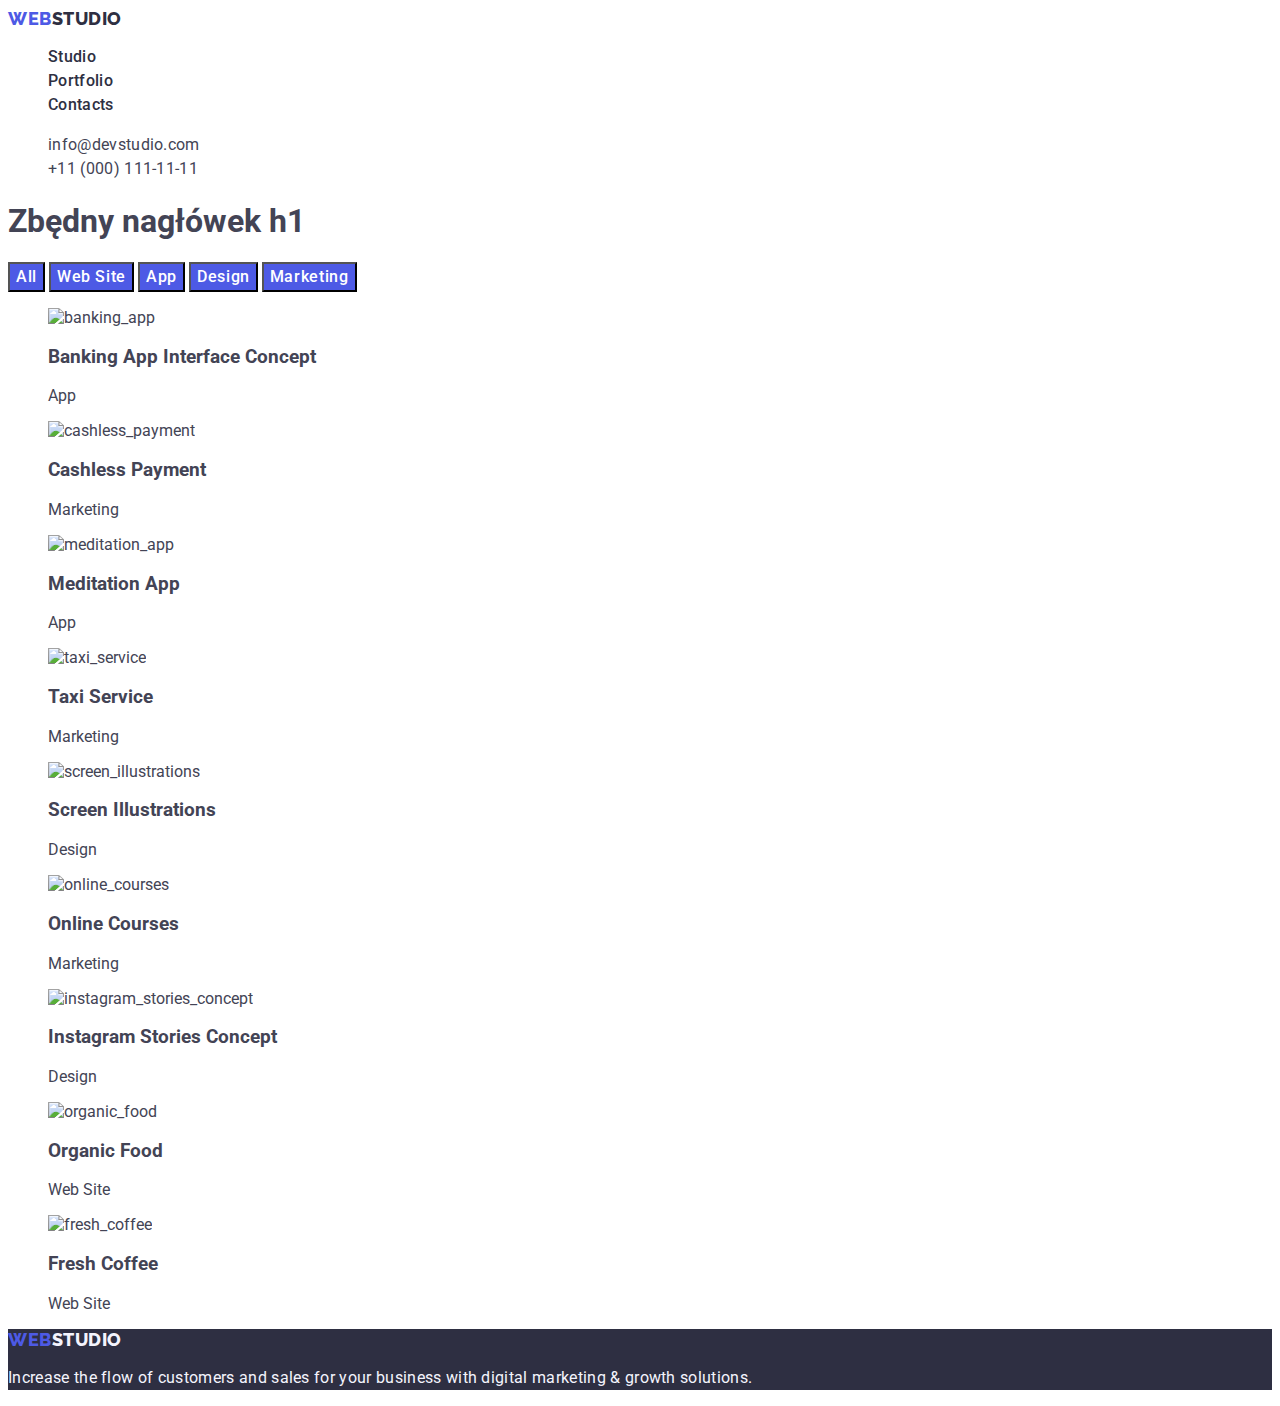
==== portfolio.html @ d4a58807 "commit" ====
<!DOCTYPE html>
<html lang="en">
  <head>
    <meta charset="UTF-8" />
    <meta name="viewport" content="width=device-width, initial-scale=1.0" />
    <title>Document</title>
    <link rel="preconnect" href="https://fonts.googleapis.com" />
    <link rel="preconnect" href="https://fonts.gstatic.com" crossorigin />
    <link
      href="https://fonts.googleapis.com/css2?family=Raleway:wght@800&family=Roboto:wght@400;500;700;900&display=swap"
      rel="stylesheet"
    />
    <link rel="stylesheet" href="./css/styles.css" />
  </head>
  <body>
    <header>
      <nav>
        <a href="./index.html" class="link logo"
          >Web<span class="logo_studio_top">Studio</span></a
        >
        <ul class="list">
          <li><a href="./index.html" class="link nav">Studio</a></li>
          <li><a href="./portfolio.html" class="link nav">Portfolio</a></li>
          <li><a href="" class="link nav">Contacts</a></li>
        </ul>
      </nav>
      <address class="link address">
        <ul class="list">
          <li>
            <a href="mailto:info@devstudio.com" class="link address"
              >info@devstudio.com</a
            >
          </li>
          <li>
            <a href="tel:+110001111111" class="link address"
              >+11 (000) 111-11-11</a
            >
          </li>
        </ul>
      </address>
    </header>
    <main>
      <section>
        <h1>Zbędny nagłówek h1</h1>
        <button type="button" class="button">All</button>
        <button type="button" class="button">Web Site</button>
        <button type="button" class="button">App</button>
        <button type="button" class="button">Design</button>
        <button type="button" class="button">Marketing</button>
        <ul class="list">
          <li>
            <img
              src="./images/banking_app.jpg"
              alt="banking_app"
              width="360"
              height="300"
            />
            <h3>Banking App Interface Concept</h3>
            <p>App</p>
          </li>
          <li>
            <img
              src="./images/cashless_payment.jpg"
              alt="cashless_payment"
              width="360"
              height="300"
            />
            <h3>Cashless Payment</h3>
            <p>Marketing</p>
          </li>
          <li>
            <img
              src="./images/meditation_app.jpg"
              alt="meditation_app"
              width="360"
              height="300"
            />
            <h3>Meditation App</h3>
            <p>App</p>
          </li>
        </ul>
        <ul class="list">
          <li>
            <img
              src="./images/taxi_service.jpg"
              alt="taxi_service"
              width="360"
              height="300"
            />
            <h3>Taxi Service</h3>
            <p>Marketing</p>
          </li>
          <li>
            <img
              src="./images/screen_illustrations.jpg"
              alt="screen_illustrations"
              width="360"
              height="300"
            />
            <h3>Screen Illustrations</h3>
            <p>Design</p>
          </li>
          <li>
            <img
              src="./images/online_courses.jpg"
              alt="online_courses"
              width="360"
              height="300"
            />
            <h3>Online Courses</h3>
            <p>Marketing</p>
          </li>
        </ul>
        <ul class="list">
          <li>
            <img
              src="./images/instagram_stories_concept.jpg"
              alt="instagram_stories_concept"
              width="360"
              height="300"
            />
            <h3>Instagram Stories Concept</h3>
            <p>Design</p>
          </li>
          <li>
            <img
              src="./images/organic_food.jpg"
              alt="organic_food"
              width="360"
              height="300"
            />
            <h3>Organic Food</h3>
            <p>Web Site</p>
          </li>
          <li>
            <div class="project-card">
              <img
                src="./images/fresh_coffee.jpg"
                alt="fresh_coffee"
                width="360"
                height="300"
              />
              <h3>Fresh Coffee</h3>
              <p>Web Site</p>
            </div>
          </li>
        </ul>
      </section>
    </main>
    <footer class="footer">
      <a href="./index.html" class="link logo"
        >Web<span class="logo_studio_bottom">Studio</span></a
      >
      <p class="footer_p">
        Increase the flow of customers and sales for your business with digital
        marketing & growth solutions.
      </p>
    </footer>
  </body>
</html>
---- css/styles.css ----
:root {
    --brand-font: 'Roboto', sans-serif;
    --brand-color: #434455;
    --logo-color1: #4d5ae5;
    --logo-color2: #2e2f42;
    --background-color: #ffffff;
    --HoverFocus-color: #404bbf;
    --section-background-color: #F4F4FD;
}
body {
    font-family: var(--brand-font);
    background-color: var(--background-color);
    color: var(--brand-color);
}
a {
    cursor: pointer;
}
a.logo {
    font-family: 'Raleway', sans-serif;
    text-transform: uppercase;
    font-size: 18px;
    font-weight: 800;
    line-height: 1.17;
    letter-spacing: 0.03em;
    color: var(--logo-color1);
}
span.logo_studio_top {
    color: var(--logo-color2);
}
.link {
    text-decoration: none;
}
.list {
    list-style: none;
}
.link.nav {
        color: var(--logo-color2);
        font-size: 16px;
        font-weight: 500;
        line-height: 24px;
        letter-spacing: 0.02em;
}
.link.nav:hover {
    color: var(--HoverFocus-color);
}
.link.nav:focus {
    color: var(--HoverFocus-color);
}
.link.address {
    text-decoration: none;
    font-style: normal;
    line-height: 1.5;
    letter-spacing: 0.02em;
    color: var(--brand-color);
}
.link.address:hover {
    color: var(--HoverFocus-color);
}
.link.address:focus {
    color: var(--HoverFocus-color);   
}
.hero_image {
    background-color: var(--logo-color2);
}
.hero_image_header {
    text-align: center;
    font-size: 56px;
    font-weight: 700;
    line-height: 1.07;
    letter-spacing: 0.02em;
    color: var(--background-color)
}
.button {
    font-family: 'Roboto', sans-serif;
    background-color: var(--logo-color1);
    color: var(--background-color);
    font-size: 16px;
    font-weight: 500;
    line-height: 24px;
    letter-spacing: 0.04em;
    cursor: pointer;
}
.button:hover {
    background-color: var(--HoverFocus-color);
}
.button:focus {
    background-color: var(--HoverFocus-color);
}
h3.section_values {
    color: var(--logo-color2);
    font-size: 20px;
    font-weight: 500;
    line-height: 1.2;
    letter-spacing: 0.02em;
}
p.section_values {
    font-size: 16px;
    line-height: 1.5;
    letter-spacing: 0.02em;
}
h2.section_what-are-we-doing {
    color: var(--logo-color2);
    font-size: 36px;
    line-height: 1.11;
    letter-spacing: 0.02em;
    text-align: center;
    text-transform: capitalize;
}
h2.section_our-team {
    color: var(--logo-color2);
    font-size: 36px;
    line-height: 1.11;
    letter-spacing: 0.02em;
    text-align: center;
    text-transform: capitalize;
}
h3.section_our-team {
    color: var(--logo-color2);
    font-size: 20px;
    font-weight: 500;
    line-height: 1.2;
    letter-spacing: 0.02em;
}
p.section_our-team {
    font-size: 16px;
    line-height: 1.5;
    letter-spacing: 0.02em;
}
.section_our-team {
    background-color: var(--section-background-color);
}
ul [section_our-team] {
    background-color: var(--background-color);
}
.footer {
    background-color: var(--logo-color2);
}
span.logo_studio_bottom {
    color: var(--section-background-color);
    text-decoration: none;
}
p.footer_p {
    font-family: 'Roboto';
    font-size: 16px;
    font-weight: 400;
    line-height: 1.5;
    letter-spacing: 0.02em;
    color: var(--section-background-color);
}
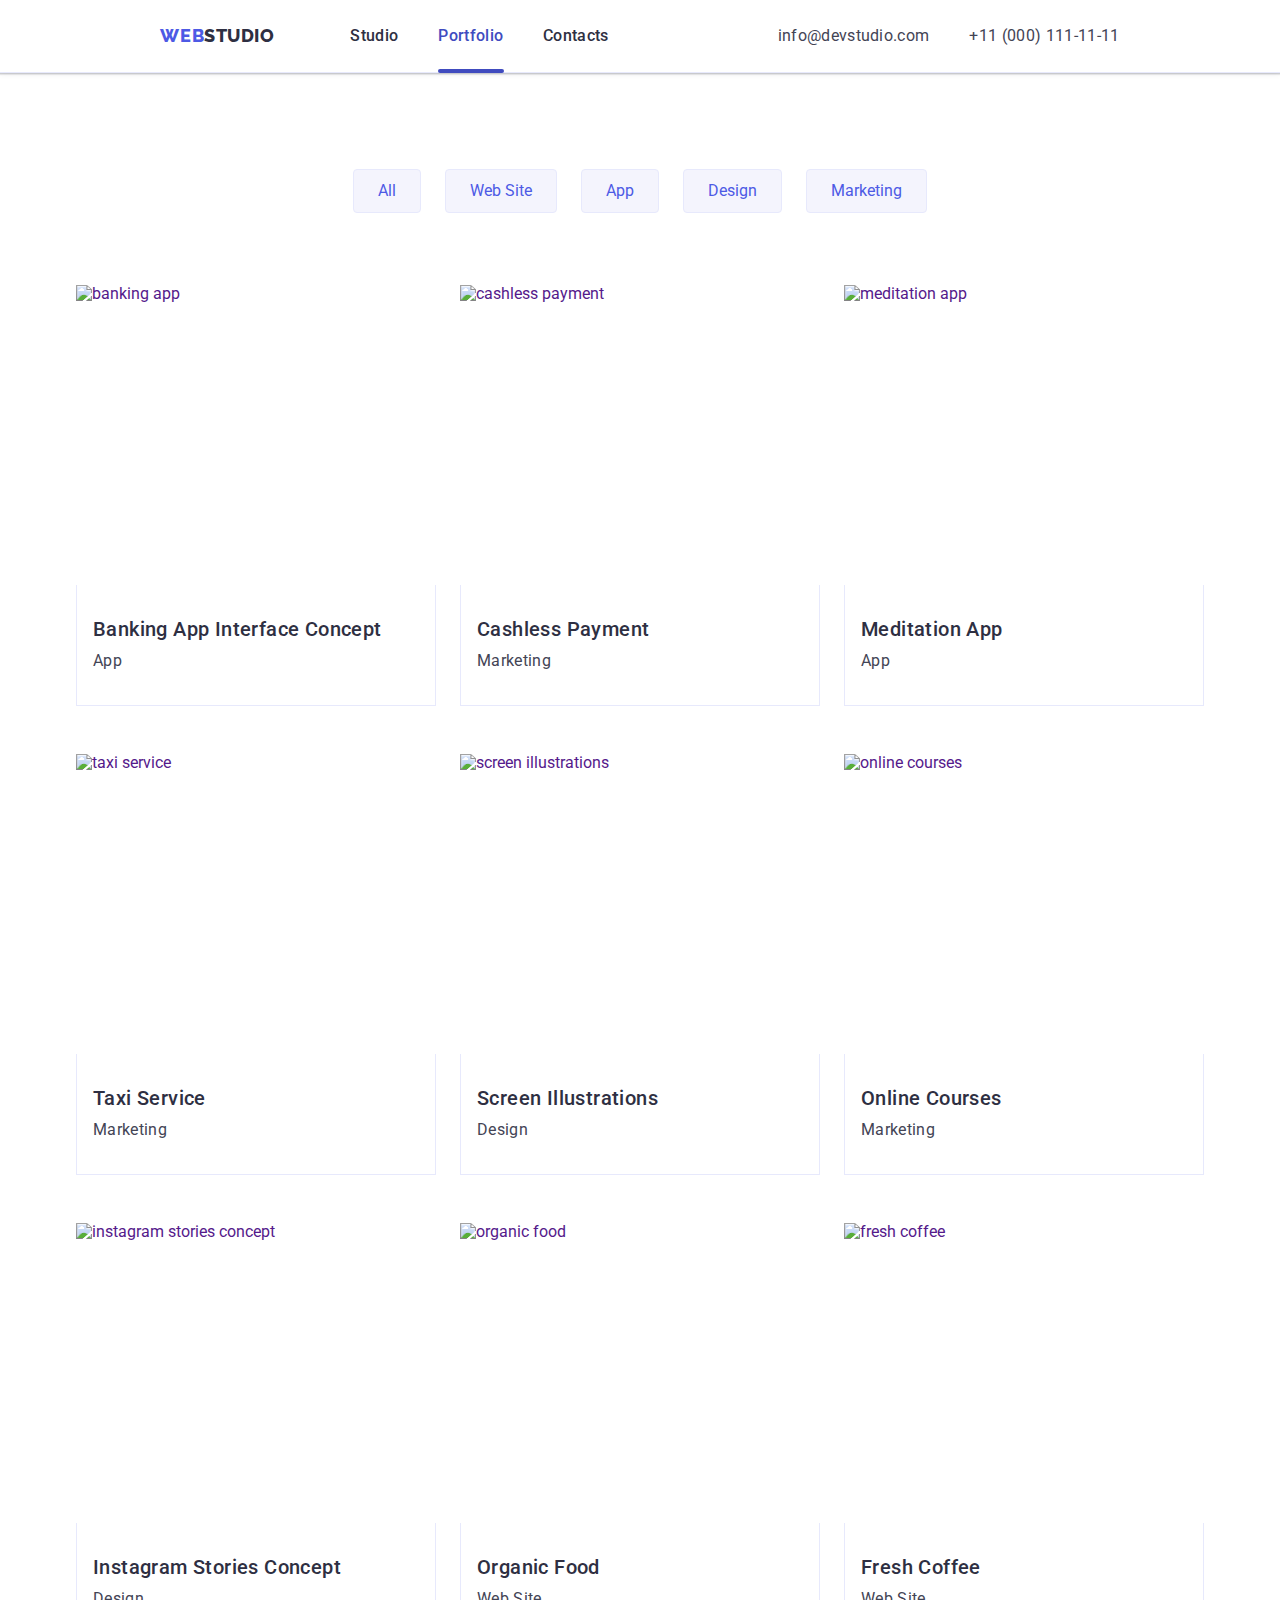
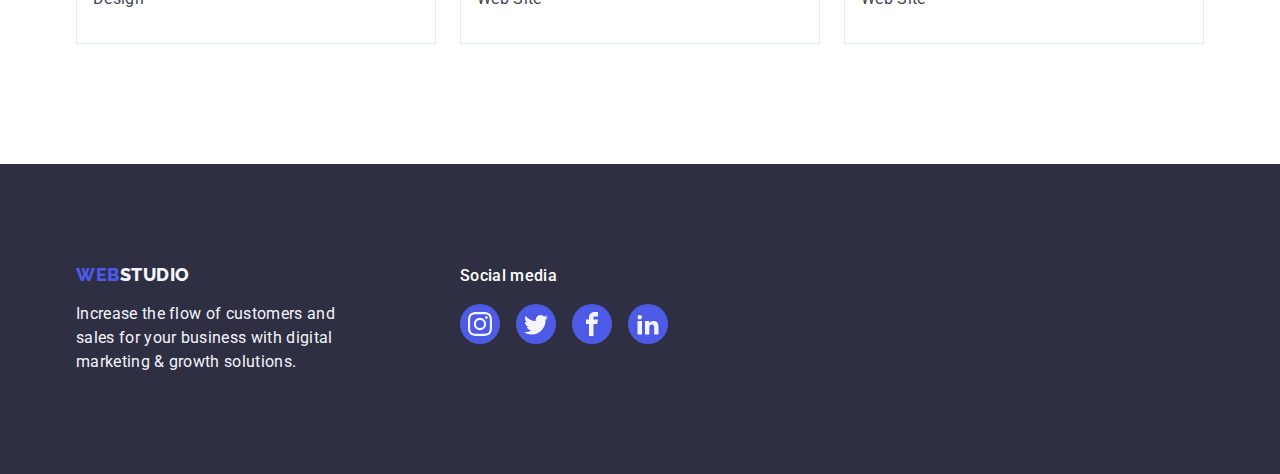
==== commit 9fc5f814: "commit" ====
--- a/portfolio.html
+++ b/portfolio.html
@@ -10,151 +10,339 @@
       href="https://fonts.googleapis.com/css2?family=Raleway:wght@800&family=Roboto:wght@400;500;700;900&display=swap"
       rel="stylesheet"
     />
+    <link
+      rel="stylesheet"
+      href="https://cdnjs.cloudflare.com/ajax/libs/modern-normalize/1.0.0/modern-normalize.min.css"
+    />
     <link rel="stylesheet" href="./css/styles.css" />
   </head>
   <body>
-    <header>
-      <nav>
-        <a href="./index.html" class="link logo"
-          >Web<span class="logo_studio_top">Studio</span></a
-        >
-        <ul class="list">
-          <li><a href="./index.html" class="link nav">Studio</a></li>
-          <li><a href="./portfolio.html" class="link nav">Portfolio</a></li>
-          <li><a href="" class="link nav">Contacts</a></li>
-        </ul>
-      </nav>
-      <address class="link address">
-        <ul class="list">
-          <li>
-            <a href="mailto:info@devstudio.com" class="link address"
-              >info@devstudio.com</a
-            >
-          </li>
-          <li>
-            <a href="tel:+110001111111" class="link address"
-              >+11 (000) 111-11-11</a
-            >
-          </li>
-        </ul>
-      </address>
+    <header class="header">
+      <div class="header-div container">
+        <nav class="nav">
+          <a href="./index.html" class="link logo"
+            >Web<span class="logo-studio-top">Studio</span></a
+          >
+          <ul class="list nav">
+            <li><a href="./index.html" class="link nav">Studio</a></li>
+            <li>
+              <a href="./portfolio.html" class="link nav portfolio active"
+                >Portfolio</a
+              >
+            </li>
+            <li><a href="" class="link nav">Contacts</a></li>
+          </ul>
+        </nav>
+        <address class="address">
+          <ul class="list address">
+            <li>
+              <a href="mailto:info@devstudio.com" class="link address"
+                >info@devstudio.com</a
+              >
+            </li>
+            <li>
+              <a href="tel:+110001111111" class="link address"
+                >+11 (000) 111-11-11</a
+              >
+            </li>
+          </ul>
+        </address>
+      </div>
     </header>
     <main>
-      <section>
-        <h1>Zbędny nagłówek h1</h1>
-        <button type="button" class="button">All</button>
-        <button type="button" class="button">Web Site</button>
-        <button type="button" class="button">App</button>
-        <button type="button" class="button">Design</button>
-        <button type="button" class="button">Marketing</button>
-        <ul class="list">
-          <li>
-            <img
-              src="./images/banking_app.jpg"
-              alt="banking_app"
-              width="360"
-              height="300"
-            />
-            <h3>Banking App Interface Concept</h3>
-            <p>App</p>
-          </li>
-          <li>
-            <img
-              src="./images/cashless_payment.jpg"
-              alt="cashless_payment"
-              width="360"
-              height="300"
-            />
-            <h3>Cashless Payment</h3>
-            <p>Marketing</p>
-          </li>
-          <li>
-            <img
-              src="./images/meditation_app.jpg"
-              alt="meditation_app"
-              width="360"
-              height="300"
-            />
-            <h3>Meditation App</h3>
-            <p>App</p>
-          </li>
-        </ul>
-        <ul class="list">
-          <li>
-            <img
-              src="./images/taxi_service.jpg"
-              alt="taxi_service"
-              width="360"
-              height="300"
-            />
-            <h3>Taxi Service</h3>
-            <p>Marketing</p>
-          </li>
-          <li>
-            <img
-              src="./images/screen_illustrations.jpg"
-              alt="screen_illustrations"
-              width="360"
-              height="300"
-            />
-            <h3>Screen Illustrations</h3>
-            <p>Design</p>
-          </li>
-          <li>
-            <img
-              src="./images/online_courses.jpg"
-              alt="online_courses"
-              width="360"
-              height="300"
-            />
-            <h3>Online Courses</h3>
-            <p>Marketing</p>
-          </li>
-        </ul>
-        <ul class="list">
-          <li>
-            <img
-              src="./images/instagram_stories_concept.jpg"
-              alt="instagram_stories_concept"
-              width="360"
-              height="300"
-            />
-            <h3>Instagram Stories Concept</h3>
-            <p>Design</p>
-          </li>
-          <li>
-            <img
-              src="./images/organic_food.jpg"
-              alt="organic_food"
-              width="360"
-              height="300"
-            />
-            <h3>Organic Food</h3>
-            <p>Web Site</p>
-          </li>
-          <li>
-            <div class="project-card">
-              <img
-                src="./images/fresh_coffee.jpg"
-                alt="fresh_coffee"
-                width="360"
-                height="300"
-              />
-              <h3>Fresh Coffee</h3>
-              <p>Web Site</p>
-            </div>
-          </li>
-        </ul>
+      <section class="main-portfolio">
+        <div class="container">
+          <h1 class="visually-hidden">Zbędny nagłówek h1</h1>
+          <ul class="list-portfolio-buttons">
+            <li>
+              <button type="button" class="button portfolio">All</button>
+            </li>
+            <li>
+              <button type="button" class="button portfolio">Web Site</button>
+            </li>
+            <li>
+              <button type="button" class="button portfolio">App</button>
+            </li>
+            <li>
+              <button type="button" class="button portfolio">Design</button>
+            </li>
+            <li>
+              <button type="button" class="button portfolio">Marketing</button>
+            </li>
+          </ul>
+          <ul class="list-portfolio-elements">
+            <li class="list-portfolio-element">
+              <a class="link portfolio to-overlay" href="">
+                <div class="to-overlay">
+                  <div class="overlay">
+                    <p>
+                      14 Stylish and User-Friendly App Design Concepts · Task
+                      Manager App · Calorie Tracker App · Exotic Fruit Ecommerce
+                      App · Cloud Storage App
+                    </p>
+                  </div>
+                  <img
+                    src="./images/banking_app.jpg"
+                    alt="banking app"
+                    width="360"
+                    height="300"
+                  />
+                </div>
+                <div class="portfolio-element">
+                  <h2 class="image-title-portfolio">
+                    Banking App Interface Concept
+                  </h2>
+                  <p class="image-text-portfolio">App</p>
+                </div>
+              </a>
+            </li>
+            <li class="list-portfolio-element">
+              <a class="link portfolio to-overlay" href="">
+                <div class="to-overlay">
+                  <div class="overlay">
+                    <p>
+                      14 Stylish and User-Friendly App Design Concepts · Task
+                      Manager App · Calorie Tracker App · Exotic Fruit Ecommerce
+                      App · Cloud Storage App
+                    </p>
+                  </div>
+                  <img
+                    src="./images/cashless_payment.jpg"
+                    alt="cashless payment"
+                    width="360"
+                    height="300"
+                  />
+                </div>
+                <div class="portfolio-element">
+                  <h2 class="image-title-portfolio">Cashless Payment</h2>
+                  <p class="image-text-portfolio">Marketing</p>
+                </div>
+              </a>
+            </li>
+            <li class="list-portfolio-element">
+              <a class="link portfolio to-overlay" href="">
+                <div class="to-overlay">
+                  <div class="overlay">
+                    <p>
+                      14 Stylish and User-Friendly App Design Concepts · Task
+                      Manager App · Calorie Tracker App · Exotic Fruit Ecommerce
+                      App · Cloud Storage App
+                    </p>
+                  </div>
+                  <img
+                    src="./images/meditation_app.jpg"
+                    alt="meditation app"
+                    width="360"
+                    height="300"
+                  />
+                </div>
+                <div class="portfolio-element">
+                  <h2 class="image-title-portfolio">Meditation App</h2>
+                  <p class="image-text-portfolio">App</p>
+                </div>
+              </a>
+            </li>
+            <li class="list-portfolio-element">
+              <a class="link portfolio to-overlay" href="">
+                <div class="to-overlay">
+                  <div class="overlay">
+                    <p>
+                      14 Stylish and User-Friendly App Design Concepts · Task
+                      Manager App · Calorie Tracker App · Exotic Fruit Ecommerce
+                      App · Cloud Storage App
+                    </p>
+                  </div>
+                  <img
+                    src="./images/taxi_service.jpg"
+                    alt="taxi service"
+                    width="360"
+                    height="300"
+                  />
+                </div>
+                <div class="portfolio-element">
+                  <h2 class="image-title-portfolio">Taxi Service</h2>
+                  <p class="image-text-portfolio">Marketing</p>
+                </div>
+              </a>
+            </li>
+            <li class="list-portfolio-element">
+              <a class="link portfolio to-overlay" href="">
+                <div class="to-overlay">
+                  <div class="overlay">
+                    <p>
+                      14 Stylish and User-Friendly App Design Concepts · Task
+                      Manager App · Calorie Tracker App · Exotic Fruit Ecommerce
+                      App · Cloud Storage App
+                    </p>
+                  </div>
+                  <img
+                    src="./images/screen_illustrations.jpg"
+                    alt="screen illustrations"
+                    width="360"
+                    height="300"
+                  />
+                </div>
+                <div class="portfolio-element">
+                  <h2 class="image-title-portfolio">Screen Illustrations</h2>
+                  <p class="image-text-portfolio">Design</p>
+                </div>
+              </a>
+            </li>
+            <li class="list-portfolio-element">
+              <a class="link portfolio to-overlay" href="">
+                <div class="to-overlay">
+                  <div class="overlay">
+                    <p>
+                      14 Stylish and User-Friendly App Design Concepts · Task
+                      Manager App · Calorie Tracker App · Exotic Fruit Ecommerce
+                      App · Cloud Storage App
+                    </p>
+                  </div>
+                  <img
+                    src="./images/online_courses.jpg"
+                    alt="online courses"
+                    width="360"
+                    height="300"
+                  />
+                </div>
+                <div class="portfolio-element">
+                  <h2 class="image-title-portfolio">Online Courses</h2>
+                  <p class="image-text-portfolio">Marketing</p>
+                </div>
+              </a>
+            </li>
+            <li class="list-portfolio-element">
+              <a class="link portfolio to-overlay" href="">
+                <div class="to-overlay">
+                  <div class="overlay">
+                    <p>
+                      14 Stylish and User-Friendly App Design Concepts · Task
+                      Manager App · Calorie Tracker App · Exotic Fruit Ecommerce
+                      App · Cloud Storage App
+                    </p>
+                  </div>
+                  <img
+                    src="./images/instagram_stories_concept.jpg"
+                    alt="instagram stories concept"
+                    width="360"
+                    height="300"
+                  />
+                </div>
+                <div class="portfolio-element">
+                  <h2 class="image-title-portfolio">
+                    Instagram Stories Concept
+                  </h2>
+                  <p class="image-text-portfolio">Design</p>
+                </div>
+              </a>
+            </li>
+            <li class="list-portfolio-element">
+              <a class="link portfolio to-overlay" href="">
+                <div class="to-overlay">
+                  <div class="overlay">
+                    <p>
+                      14 Stylish and User-Friendly App Design Concepts · Task
+                      Manager App · Calorie Tracker App · Exotic Fruit Ecommerce
+                      App · Cloud Storage App
+                    </p>
+                  </div>
+                  <img
+                    src="./images/organic_food.jpg"
+                    alt="organic food"
+                    width="360"
+                    height="300"
+                  />
+                </div>
+                <div class="portfolio-element">
+                  <h2 class="image-title-portfolio">Organic Food</h2>
+                  <p class="image-text-portfolio">Web Site</p>
+                </div>
+              </a>
+            </li>
+            <li class="list-portfolio-element">
+              <a class="link portfolio to-overlay" href="">
+                <div class="to-overlay">
+                  <div class="overlay">
+                    <p>
+                      14 Stylish and User-Friendly App Design Concepts · Task
+                      Manager App · Calorie Tracker App · Exotic Fruit Ecommerce
+                      App · Cloud Storage App
+                    </p>
+                  </div>
+                  <img
+                    src="./images/fresh_coffee.jpg"
+                    alt="fresh coffee"
+                    width="360"
+                    height="300"
+                  />
+                </div>
+                <div class="portfolio-element">
+                  <h2 class="image-title-portfolio">Fresh Coffee</h2>
+                  <p class="image-text-portfolio">Web Site</p>
+                </div>
+              </a>
+            </li>
+          </ul>
+        </div>
       </section>
     </main>
     <footer class="footer">
-      <a href="./index.html" class="link logo"
-        >Web<span class="logo_studio_bottom">Studio</span></a
-      >
-      <p class="footer_p">
-        Increase the flow of customers and sales for your business with digital
-        marketing & growth solutions.
-      </p>
+      <div class="footer-bigbox container">
+        <div class="footer-div">
+          <a href="./index.html" class="link logo"
+            >Web<span class="logo-studio-bottom">Studio</span></a
+          >
+          <p class="footer-text">
+            Increase the flow of customers and sales for your business with
+            digital marketing & growth solutions.
+          </p>
+        </div>
+        <div class="footer-socials">
+          <p class="footer-text-socials">Social media</p>
+          <ul class="socials-footer">
+            <li class="socials-element">
+              <a class="socials link-footer" href="">
+                <svg class="svg-socials" width="24" height="24">
+                  <use
+                    class="icon"
+                    href="./images/icons.svg#icon-instagram"
+                  ></use>
+                </svg>
+              </a>
+            </li>
+            <li class="socials-element">
+              <a class="socials link-footer" href="">
+                <svg class="svg-socials" width="24" height="24">
+                  <use
+                    class="icon"
+                    href="./images/icons.svg#icon-twitter"
+                  ></use>
+                </svg>
+              </a>
+            </li>
+            <li class="socials-element">
+              <a class="socials link-footer" href="">
+                <svg class="svg-socials" width="24" height="24">
+                  <use
+                    class="icon"
+                    href="./images/icons.svg#icon-facebook"
+                  ></use>
+                </svg>
+              </a>
+            </li>
+            <li class="socials-element">
+              <a class="socials link-footer" href="">
+                <svg class="svg-socials" width="24" height="24">
+                  <use
+                    class="icon"
+                    href="./images/icons.svg#icon-linkedin2"
+                  ></use>
+                </svg>
+              </a>
+            </li>
+          </ul>
+        </div>
+      </div>
     </footer>
   </body>
 </html>
--- a/css/styles.css
+++ b/css/styles.css
@@ -1,3 +1,7 @@
+* {
+margin: 0;
+padding: 0;
+}
 :root {
     --brand-font: 'Roboto', sans-serif;
     --brand-color: #434455;
@@ -6,16 +10,50 @@
     --background-color: #ffffff;
     --HoverFocus-color: #404bbf;
     --section-background-color: #F4F4FD;
+    --border-color: #e7e9fc;
+    --customers-color: #8e8f99;
+    --socials-hover-footer: #31d0aa;
+    --modal-color: #fcfcfc;
+}
+:hover
+:focus {
+transition: 250ms cubic-bezier(0.4, 0, 0.2, 1);
 }
 body {
     font-family: var(--brand-font);
     background-color: var(--background-color);
     color: var(--brand-color);
 }
-a {
-    cursor: pointer;
-}
-a.logo {
+.main {
+    padding-bottom: 120px;
+}
+.main-portfolio {
+    padding: 96px 0 120px;
+}
+img {
+    display: block;
+}
+.header {
+    border-bottom: 1px solid var(--border-color);
+    box-shadow: 
+        0px 2px 1px rgba(46, 47, 66, 0.08),
+        0px 1px 1px rgba(46, 47, 66, 0.16),
+        0px 1px 6px rgba(46, 47, 66, 0.08);
+}
+.header-div {
+    display: flex;
+    justify-content: space-around;
+}
+.container {
+    width: 1158px;
+    margin: 0 auto;
+    padding: 0 15px 0 15px;
+}
+.nav {
+    display: flex;
+    align-items: center;
+}
+.logo {
     font-family: 'Raleway', sans-serif;
     text-transform: uppercase;
     font-size: 18px;
@@ -23,28 +61,14 @@
     line-height: 1.17;
     letter-spacing: 0.03em;
     color: var(--logo-color1);
-}
-span.logo_studio_top {
+    margin-right: 76px;
+}
+.logo-studio-top {
     color: var(--logo-color2);
 }
 .link {
     text-decoration: none;
-}
-.list {
-    list-style: none;
-}
-.link.nav {
-        color: var(--logo-color2);
-        font-size: 16px;
-        font-weight: 500;
-        line-height: 24px;
-        letter-spacing: 0.02em;
-}
-.link.nav:hover {
-    color: var(--HoverFocus-color);
-}
-.link.nav:focus {
-    color: var(--HoverFocus-color);
+    cursor: pointer;
 }
 .link.address {
     text-decoration: none;
@@ -52,98 +76,452 @@
     line-height: 1.5;
     letter-spacing: 0.02em;
     color: var(--brand-color);
-}
-.link.address:hover {
-    color: var(--HoverFocus-color);
-}
+    transition: color 250ms cubic-bezier(0.4, 0, 0.2, 1);
+}
+
+.link.address:hover,
 .link.address:focus {
     color: var(--HoverFocus-color);   
 }
-.hero_image {
+.link.nav {
+    color: var(--logo-color2);
+    font-size: 16px;
+    font-weight: 500;
+    line-height: 24px;
+    letter-spacing: 0.02em;
+    padding: 24px 0;
+    position: relative;
+    transition: color 250ms cubic-bezier(0.4, 0, 0.2, 1);
+}
+.link.nav.active {
+    color: var(--HoverFocus-color);
+}
+.link.nav.studio.active::after {
+    content:'';
+    position: absolute;
+    left: 0;
+    bottom: -1px;
+    height: 4px;
+    width: 48px;
+    background-color: var(--HoverFocus-color);
+    border-radius: 2px;
+}
+.link.nav.portfolio.active::after {
+    content: '';
+    position: absolute;
+    left: 0;
+    bottom: -1px;
+    height: 4px;
+    width: 66px;
+    background-color: var(--HoverFocus-color);
+    border-radius: 2px;
+}
+.link.nav:hover,
+.link.nav:focus {
+    color: var(--HoverFocus-color);
+}
+.list {
+    list-style: none;
+    display: flex;
+    gap: 24px;
+    padding: 0;
+}
+.list.nav {
+    display: flex;
+    gap: 40px;
+}
+.list-values {
+    width: calc((100% - 72px) / 4);
+    padding: 0;
+}
+.list.address {
+    display: flex;
+    gap: 40px;
+    padding: 24px 0;
+}
+.list-main {
+    width: calc((100% - 48px) / 3);
+}
+.list-portfolio-buttons {
+    display: flex;
+    list-style: none;
+    justify-content: center;
+    gap: 24px;
+    margin-bottom: 72px;
+}
+.button.portfolio {
+    padding: 12px 24px;
+    border-radius: 4px;
+    border: 1px solid var(--border-color);
+    cursor: pointer;
+    transition: color 250ms cubic-bezier(0.4, 0, 0.2, 1),
+        background-color 250ms cubic-bezier(0.4, 0, 0.2, 1),
+        border-color 250ms cubic-bezier(0.4, 0, 0.2, 1),
+        box-shadow 250ms cubic-bezier(0.4, 0, 0.2, 1);
+}
+.button.portfolio:hover, 
+.button.portfolio:focus {
+    border: 1px solid transparent;
+    box-shadow: 
+        0px 3px 1px rgba(0, 0, 0, 0.1),
+        0px 2px 1px rgba(0, 0, 0, 0.08),
+        0px 2px 2px rgba(0, 0, 0, 0.12);
+    
+}
+.list-portfolio-elements {
+    display: flex;
+    flex-wrap: wrap;
+    column-gap: 24px;
+    row-gap: 48px;
+    list-style: none;
+}
+.list-portofolio-element {
+    width: calc((100% - 48px) / 3);
+}
+.portfolio-element {
+    padding: 32px 16px;
+    border: 1px solid var(--border-color);
+    border-top: none;
+}
+.link.portfolio {
+    display: block;
+    box-shadow: 250ms cubic-bezier(0.4, 0, 0.2, 1);
+}
+.link.portfolio:hover,
+.link.portfolio:focus {
+    box-shadow: 
+        0px 1px 6px rgba(46, 47, 66, 0.08),
+        0px 1px 1px rgba(46, 47, 66, 0.16),
+        0px 2px 1px rgba(46, 47, 66, 0.08);
+    transform: translateY(0%);
+}
+.hero-image {
     background-color: var(--logo-color2);
-}
-.hero_image_header {
+    padding: 188px 0;
+    background-image: linear-gradient(rgba(46, 47, 66, 0.7), rgba(46, 47, 66, 0.7)), url("/images/people-office.jpg");
+    background-repeat: no-repeat;
+    background-size: cover;
+    background-position: center;
+    max-width: 1440px;
+    margin: auto;
+}
+.hero-header {
     text-align: center;
     font-size: 56px;
     font-weight: 700;
     line-height: 1.07;
     letter-spacing: 0.02em;
-    color: var(--background-color)
-}
-.button {
-    font-family: 'Roboto', sans-serif;
+    color: var(--background-color);
+    max-width: 496px;
+    margin: 0 auto;
+}
+.button.studio {
     background-color: var(--logo-color1);
     color: var(--background-color);
     font-size: 16px;
     font-weight: 500;
-    line-height: 24px;
+    line-height: 1.5;
     letter-spacing: 0.04em;
     cursor: pointer;
-}
-.button:hover {
+    border: none;
+    border-radius: 4px;
+    height: 56px;
+    min-width: 169px;
+    display: block;
+    margin: 48px auto 0 auto;
+    transition: background-color 250ms cubic-bezier(0.4, 0, 0.2, 1);
+}
+.button:hover, .button:focus {
     background-color: var(--HoverFocus-color);
-}
-.button:focus {
+    
+}
+.button.portfolio {
+    background-color: var(--section-background-color);
+    color: var(--logo-color1)
+}
+.button.portfolio:hover, button.portfolio:focus {
     background-color: var(--HoverFocus-color);
-}
-h3.section_values {
+    color: var(--background-color);
+    
+}
+.values {
+    padding: 120px 0;
+}
+.title {
+    font-weight: 500;
+    font-size: 20px;
+    line-height: 1.2;
+    letter-spacing: 0.02em;
+    color: var(--logo-color2);
+    margin-bottom: 8px;
+}
+.section-title {
+    color: var(--logo-color2);
+    font-size: 36px;
+    line-height: 1.11;
+    letter-spacing: 0.02em;
+    text-align: center;
+    text-transform: capitalize;
+    margin-bottom:  72px;
+}
+.image-title {
     color: var(--logo-color2);
     font-size: 20px;
     font-weight: 500;
     line-height: 1.2;
     letter-spacing: 0.02em;
-}
-p.section_values {
-    font-size: 16px;
-    line-height: 1.5;
-    letter-spacing: 0.02em;
-}
-h2.section_what-are-we-doing {
-    color: var(--logo-color2);
-    font-size: 36px;
-    line-height: 1.11;
-    letter-spacing: 0.02em;
     text-align: center;
-    text-transform: capitalize;
-}
-h2.section_our-team {
-    color: var(--logo-color2);
-    font-size: 36px;
-    line-height: 1.11;
-    letter-spacing: 0.02em;
-    text-align: center;
-    text-transform: capitalize;
-}
-h3.section_our-team {
+    margin-bottom: 8px;
+}
+.image-title-portfolio {
     color: var(--logo-color2);
     font-size: 20px;
     font-weight: 500;
     line-height: 1.2;
     letter-spacing: 0.02em;
-}
-p.section_our-team {
+    text-align: left;
+    margin-bottom: 8px;
+}
+.text {
+    line-height: 1.5;
+    letter-spacing: 0.02em;
+
+}
+.image-text {
     font-size: 16px;
     line-height: 1.5;
     letter-spacing: 0.02em;
-}
-.section_our-team {
+    text-align: center;
+    margin-bottom: 8px;
+}
+.image-text-portfolio {
+    font-size: 16px;
+    line-height: 1.5;
+    letter-spacing: 0.02em;
+    text-align: left;
+    color: var(--brand-color)
+}
+.team {
     background-color: var(--section-background-color);
-}
-ul [section_our-team] {
+    padding: 120px 0;
+}
+.list-team {
     background-color: var(--background-color);
+    width: calc((100% - 72px) / 4);
+    border-radius: 0px 0px 4px 4px;
+    box-shadow:
+        0px 1px 6px rgba(46, 47, 66, 0.08),
+        0px 1px 1px rgba(46, 47, 66, 0.16),
+        0px 2px 1px rgba(46, 47, 66, 0.08);
+}
+.li-description {
+    padding: 32px 0;
 }
 .footer {
     background-color: var(--logo-color2);
-}
-span.logo_studio_bottom {
+    padding: 100px 0;
+    display: flex;
+}
+.footer-bigbox {
+    display: flex;
+    align-items: baseline;
+}
+.logo-studio-bottom {
     color: var(--section-background-color);
     text-decoration: none;
 }
-p.footer_p {
-    font-family: 'Roboto';
+.footer-text {
     font-size: 16px;
     font-weight: 400;
     line-height: 1.5;
     letter-spacing: 0.02em;
     color: var(--section-background-color);
-}+    max-width: 264px;
+    margin-top: 16px;
+}
+.footer-text-socials {
+    font-size: 16px;
+    font-weight: 500;
+    line-height: 1.5;
+    letter-spacing: 0.02em;
+    color: var(--background-color);
+    max-width: 264px;
+    margin-bottom: 16px;
+}
+footer > div > .link.logo {
+    display: inline-block;
+}
+.footer-div {
+    margin-right: 120px;
+}
+.footer-socials > p {
+    display: block;
+}
+.visually-hidden {
+    position: absolute;
+    width: 1px;
+    height: 1px;
+    margin: -1px;
+    border: 0;
+    padding: 0;
+    white-space: nowrap;
+    clip-path: inset(100%);
+    clip: rect(0 0 0 0);
+    overflow: hidden;
+}
+.socials {
+    display: flex;
+    gap: 24px;
+    list-style: none;
+    justify-content: center;
+}
+.socials-footer {
+    display: flex;
+    gap: 16px;
+    list-style: none;
+    justify-content: center;
+}
+.socials-element {
+    width: 40px;
+    height: 40px;
+}
+.values-images {
+    display: flex;
+    align-items: center;
+    justify-content: center;
+    height: 112px;
+    background-color: var(--section-background-color);
+    margin-bottom: 8px;
+    border-radius: 4px;
+}
+.socials.link, .socials.link-footer {
+    width: 100%;
+    height: 100%;
+    background-color: var(--logo-color1);
+    border-radius: 50%;
+    justify-content: center;
+    align-items: center;
+    transition: background-color 250ms cubic-bezier(0.4, 0, 0.2, 1);
+}
+.socials.link:hover, 
+.socials.link:focus {
+background-color: var(--HoverFocus-color);
+
+}
+.socials.link-footer:hover,
+.socials.link-footer:focus {
+    background-color: var(--socials-hover-footer);
+    
+}
+.svg-socials {
+fill: var(--section-background-color)
+}
+section.customers {
+    padding-top: 120px;
+    padding-bottom: 120px;
+}
+.customers > .container > h2 {
+    margin-bottom: 72px;
+}
+.customers.link{
+    width: 168px;
+    height: 88px;
+    gap: 24px;
+    border-radius: 4px;
+    border: 1px solid var(--customers-color);
+    display: flex;
+    align-items: center;
+    justify-content: center;
+    color: var(--customers-color);
+    transition: border-color 250ms cubic-bezier(0.4, 0, 0.2, 1),
+        color 250ms cubic-bezier(0.4, 0, 0.2, 1);
+}
+.customers.link:hover,
+.customers.link:focus {
+    border-color: var(--HoverFocus-color);
+    color: var(--HoverFocus-color);
+    
+}
+.svg-customers {
+    fill: currentColor; 
+}
+.to-overlay {
+    position: relative;
+    overflow: hidden;
+}
+.overlay {
+    position: absolute;
+        top: 0;
+        left: 0;
+        width: 100%;
+        height: 100%;
+        width: 360px;
+        height: 300px;
+    transform: translateY(100%);
+    transition: transform 250ms ease;
+    background-color: var(--HoverFocus-color);
+}
+.overlay p {    
+    color: var(--section-background-color);
+        font-family: var(--brand-font);
+        font-size: 16px;
+        font-weight: 400;
+        line-height: 24px;
+        letter-spacing: 0.32px;
+        padding: 40px 32px 164px 32px;
+}
+.to-overlay:hover .overlay {
+    transform: translateY(0);
+    
+}
+.backdrop {
+    position: fixed;
+    left: 0;
+    top: 0;
+    width: 100%;
+    height: 100%;
+    background-color: rgba(46, 47, 66, 0.4);
+    transition: opacity 250ms cubic-bezier(0.4, 0, 0.2, 1), visibility 250ms cubic-bezier(0.4, 0, 0.2, 1);
+}
+.modal {
+    position: absolute;
+    top: 50%;
+    left: 50%;
+    transform: translate(-50%, -50%);
+    width: 408px;
+    min-height: 584px;
+    background-color: var(--modal-color);
+    box-shadow: 0px 1px 1px rgba(0, 0, 0, 0.14), 0px 1px 3px rgba(0, 0, 0, 0.12), 0px 2px 1px rgba(0, 0, 0, 0.2);
+    border-radius: 4px;
+    transition: transform 250ms cubic-bezier(0.4, 0, 0.2, 1);
+}
+.close-btn {
+    position: absolute;
+    top: 24px;
+    right: 24px;
+    width: 24px;
+    height: 24px;
+    border-radius: 50%;
+    background-color: var(--border-color);
+    display: flex;
+    justify-content: center;
+    align-items: center;
+    border: 1px solid rgba(0,0,0,0.1);
+    cursor: pointer;
+    transition: background-color 250ms cubic-bezier(0.4, 0, 0.2, 1), border 250ms cubic-bezier(0.4, 0, 0.2, 1);
+}
+.close-btn:hover,
+.close-btn:focus {
+    background-color: var(--HoverFocus-color);
+    border: none;
+    fill: var(--background-color);
+    transition: transform 250ms cubic-bezier(0.4, 0, 0.2, 1);
+}
+.svg-close-btn {
+    transition: fill 250ms cubic-bezier(0.4, 0, 0.2, 1);
+}
+.is-hidden {
+    opacity: 0;
+    visibility: hidden;
+    pointer-events: none;
+}
